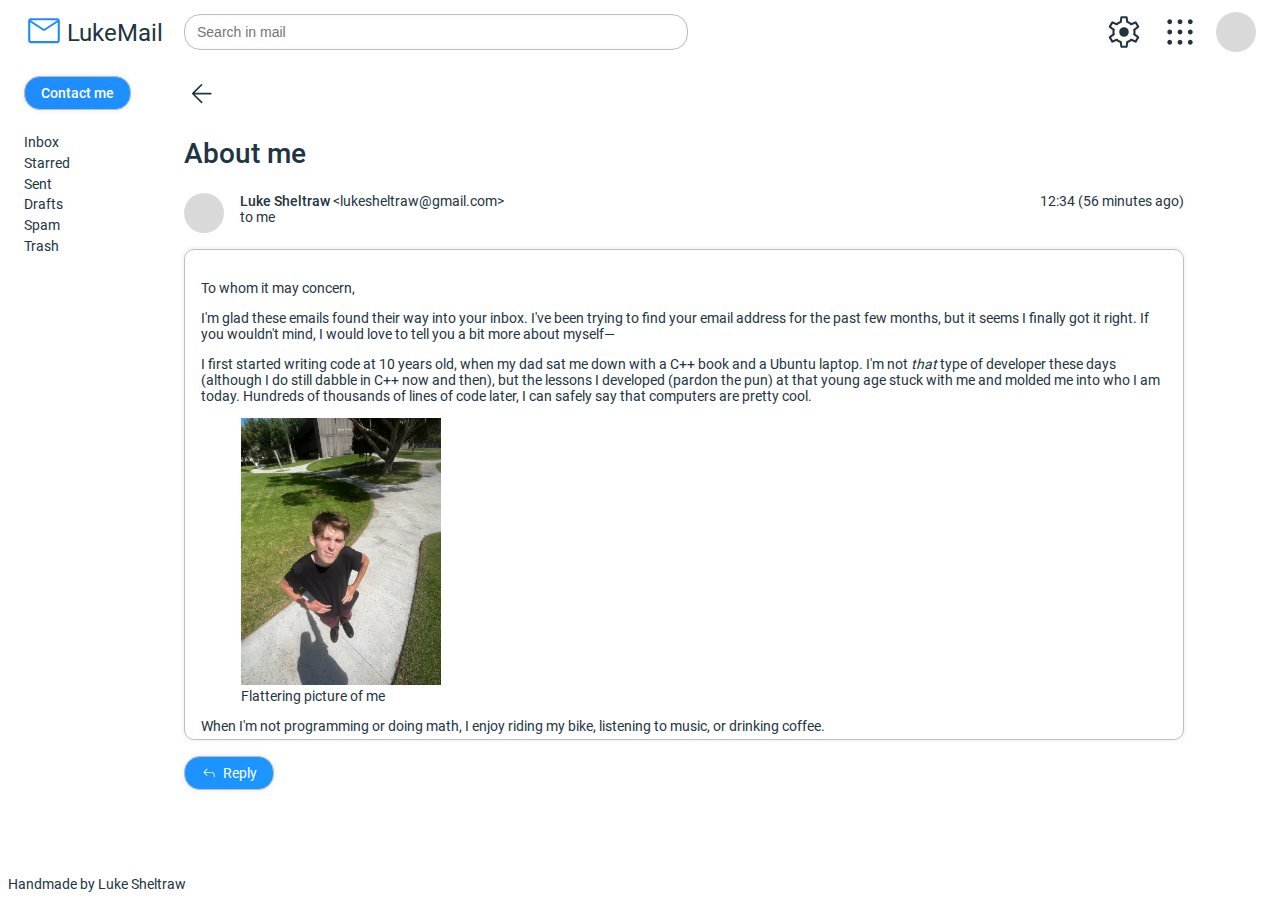
==== about.html @ 9bf6a0f4 "init" ====
<!DOCTYPE html>
<html lang="en">
<head>
  <meta charset="UTF-8">
  <meta name="viewport" content="width=device-width, initial-scale=1.0">
  <meta name="description" content="Luke Sheltraw's portfolio website">
  <meta name="author" content="Luke Sheltraw">
  <meta name="keywords" content="Luke Sheltraw, portfolio, resume">
  <link rel="icon" href="assets/images/favicon.ico">
  <link rel="stylesheet" href="styles/main.css" media="screen" type="text/css">
  <link rel="stylesheet" href="styles/email.css" media="screen" type="text/css">
  <title>About | Luke Sheltraw</title>
</head>
<body>
  <header class="header__wrapper">
    <a href="#menu-open" aria-label="Open menu" title="Open menu" class="header__menuButton"></a>
    <h1 class="header__logo">
      <a href="index.html">
        <img src="/assets/images/logo_icon.svg" alt="Mail logo" width="50" height="50">
        LukeMail
      </a>
    </h1>
    <div class="header__search">
      <input
        type="search"
        placeholder="Search in mail" 
        maxlength="150"
        name="search"
        id="search"
        autocomplete="off"
        aria-autocomplete="inline"
        class="search__input"
      >
      <label for="search" aria-label="Search">
        <img src="/assets/images/search_icon.svg" alt="Search icon" width="50" height="50">
      </label>
    </div>
    <img
      src="/assets/images/settings_icon.svg"
      alt="Fake settings icon"
      width="40"
      height="40"
      draggable="false"
      class="header__icon"
    >
    <img
      src="/assets/images/apps_menu_icon.svg"
      alt="Fake menu icon"
      width="40"
      height="40"
      draggable="false"
      class="header__icon"
    >
    <svg width="40" height="40" xmlns="http://www.w3.org/2000/svg" class="header__icon">
      <circle cx="20" cy="20" r="20" fill="#D9D9D9" />
    </svg>
  </header>
  <div class="main__row">
    <aside class="main__left" id="menu-open">
      <a href="#" aria-label="Close menu" title="Close menu" class="header__menuButton" id="close-menu-button"></a>
      <nav>
        <ul class="nav__list">
          <li><a href="contact.html" class="nav__contactButton gradient-bg">Contact me</a></li>
          <li><a href="index.html">Inbox</a></li>
          <li><a href="#">Starred</a></li>
          <li><a href="#">Sent</a></li>
          <li><a href="#">Drafts</a></li>
          <li><a href="https://www.spam.com/recipes/spam-fries" target="_blank">Spam</a></li>
          <li><a href="https://www.youtube.com/watch?v=dQw4w9WgXcQ" target="_blank">Trash</a></li>
        </ul>
      </nav>
      <svg width="40" height="40" xmlns="http://www.w3.org/2000/svg" class="header__icon">
        <circle cx="20" cy="20" r="20" fill="#D9D9D9" />
      </svg>
      <img
        src="/assets/images/settings_icon.svg"
        alt="Fake settings icon"
        width="40"
        height="40"
        draggable="false"
        class="header__icon"
      >
      <footer class="footer__wrapper">
        <p class="footer__text">Handmade by <wbr>Luke Sheltraw</p>
      </footer>
    </aside>
    <main class="main__right">
      <article aria-labelledby="email-title">
        <div class="email__titleWrapper">
          <a href="index.html" class="main__backLink" aria-label="Back"></a>
          <h2 class="email__title" id="email-title">About me</h2>
        </div>
        <section class="emailMetadata__wrapper">
          <div class="emailMetadata__leftAlign">
            <svg width="40" height="40" xmlns="http://www.w3.org/2000/svg">
              <circle cx="20" cy="20" r="20" fill="#D9D9D9" />
            </svg>
            <div class="emailMetadata__fromInfoWrapper">
              <address><b>Luke Sheltraw</b> <span>&lt;lukesheltraw&commat;gmail.com&gt;</span></address>
              <p>to me
                <time datetime="12:34" class="emailMetadata__timestamp emailMetadata__timestamp__smallScreen">12:34 (56 minutes ago)</time>
              </p>
            </div>
          </div>
          <time datetime="12:34" class="emailMetadata__timestamp emailMetadata__timestamp__largeScreen">12:34 (56 minutes ago)</time>
        </section>
        <section class="email__contents">
          <p>To whom it may concern,</p>
          <p>
            I'm glad these emails found their way into your inbox. I've been trying to find your email address for the past
            few months, but it seems I finally got it right. If you wouldn't mind, I would love to tell you a bit more about myself—
          </p>
          <p>
            I first started writing code at 10 years old, when my dad sat me down with a C++ book and a Ubuntu laptop. I'm not <em>that</em>
            type of developer these days (although I do still dabble in C++ now and then), but the lessons I developed (pardon the pun) at 
            that young age stuck with me and molded me into who I am today. Hundreds of thousands of lines of code later, I can safely say
            that computers are pretty cool.
          </p>
          <figure>
            <picture>
              <source srcset="/assets/images/self_image.avif" type="image/avif">
              <source srcset="/assets/images/self_image.webp" type="image/webp">
              <img
                srcset="/assets/images/self_image.jpg 600w, /assets/images/self_image_large 800w"
                sizes="(max-width: 650px) 600px, 800px"
                src="/assets/images/self_image_large.jpg"
                alt="Picture of me looking up toward camera"
                width="200" 
                height="267"
              >
            </picture>
            <figcaption>
              Flattering picture of me
            </figcaption>
          </figure>
          <p>
            When I'm not programming or doing math, I enjoy riding my bike, listening to music, or drinking coffee.
          </p>
          <p>
            I am currently planning on returning to Walmart Global Tech as a full-time Software Engineer after I graduate this year. If you
            see anything on this site that interests you, or just want to chat, feel free to shoot me an email. I'd love to hear what you
            have to say.
          </p>
          <p>Take care,<br>Luke Sheltraw</p>
        </section>
      </article>
      <a href="contact.html" class="email__replyLink gradient-bg">Reply</a>
    </main>
  </div>
</body>
</html>
---- styles/main.css ----
@import url(tokens.css);

@font-face {
  font-family: Roboto;
  src: url(../assets/fonts/Roboto-Regular.ttf) format('truetype');
  font-weight: normal;
  font-display: auto;
}

@font-face {
  font-family: Roboto;
  src: url(../assets/fonts/Roboto-Medium.ttf) format('truetype');
  font-weight: bold;
  font-display: auto;
}

* {
  box-sizing: border-box;
}

body {
  padding: 0 1rem;
  overflow: hidden;
  color: var(--layout-psuedo-black, black);
  font-family: Roboto, Helvetica, Arial, sans-serif;
  font-size: 0.875rem;
  transition: 150ms padding ease-in-out;
}

/* Main Layout */
.main__row {
  display: flex;
}

.main__left {
  width: 10rem;
  white-space: nowrap;
  transition: 150ms width ease-in-out, 150ms padding-left ease-in-out, 150ms padding-right ease-in-out;
}

.main__right {
  flex: 1;
  max-width: 1000px;
}

.main__backLink {
  display: inline-block;
  width: 2.175rem;
  height: 2.175rem;
  border-radius: 50%;
  box-sizing: border-box;
  position: relative;
}

.main__backLink::before {
  content: "";
  position: absolute;
  top: 50%;
  left: 50%;
  transform: translate(-50%, -50%);
  width: 2.175rem;
  height: 2.175rem;
  background-image: url(../assets/images/arrow_back_icon.svg);
  background-size: 2rem 2rem;
  background-position: center;
  background-repeat: no-repeat;
}

.main__backLink:hover {
  background-color: var(--layout-accent-color, lightgray);
  border: 1px solid var(--layout-border-color, gray);
  filter: brightness(0.95);
  box-shadow: var(--layout-outset-shadow, none);

  animation: animated-gradient 15s linear infinite;
  background-image: linear-gradient(
    90deg,
    var(--layout-accent-color, gray),
    var(--layout-text-underline-color, lightgray),
    var(--layout-accent-color, gray),
    var(--layout-text-underline-color, lightgray)
  );
  background-size: 300% 100%;
}

.main__backLink:hover::before {
  filter: brightness(0) invert(1);
}

/* Header */
.header__wrapper {
  display: flex;
  align-items: center;
  margin-bottom: 20px;
  height: 3rem;
}

.header__menuButton {
  background: none;
  border: none;
  display: none;
  width: 2.5rem;
  height: 2.5rem;
}

.header__menuButton::before {
  content: "";
  width: 2.5rem;
  height: 2.5rem;
  background-image: url(../assets/images/menu_icon.svg);
  background-size: cover;
  background-position: center;
  display: inline-block;
}

.header__menuButton:hover {
  cursor: pointer;
}

.header__search {
  flex: 1;
}

.header__search label {
  display: none;
}

.search__input {
  width: min(100%, max(calc(100% - 25rem), 30rem));
  height: 2.25rem;
  padding: 0 0.75rem;
  font-size: 0.875rem;
  border: 1px solid var(--layout-border-color, gray);
  border-radius: 1rem;
}

.header__logo img {
  height: 2.5rem;
  width: auto;
  margin-right: 0.2rem;
  margin-bottom: -0.1rem;
}

.header__logo {
  margin: 0;
  font-size: 1.5rem;
  font-weight: normal;
  width: 10rem;
}

.header__logo a {
  color: var(--layout-psuedo-black, black);
  text-decoration: none;
  display: inline-flex;
  align-items: flex-end;
}

.header__icon {
  width: 2.5rem;
  height: auto;
  margin-left: 1rem;
}

/* Nav */
.nav__list {
  list-style-type: none;
  padding: 0;
  margin: 0;
}

.nav__list li {
  margin-bottom: 0.3rem;
}

.nav__list li:first-of-type {
  margin-bottom: 1.5rem;
}

.nav__list a {
  text-decoration-color: var(--layout-text-underline-color, gray);
  text-decoration-line: none;
  color: var(--layout-psuedo-black, black);
}

.nav__list a:hover {
  text-decoration-line: underline;
}

.nav__list .nav__contactButton {
  text-decoration: none;
  padding: 0.5rem 1rem;
  background-color: var(--layout-accent-color, white);
  border: 1px solid var(--layout-border-color, gray);
  border-radius: 1rem;
  display: inline-block;
  font-weight: bold;
  color: var(--layout-accent-contrast-text-color, black);
  box-shadow: var(--layout-outset-shadow, none);
  transition: 150ms transform ease-in-out;
}

.nav__list .nav__contactButton:hover {
  filter: brightness(0.95);
  transform: scale(1.05);
  text-decoration: none;
}

.main__left .header__icon {
  display: none;
}

/* Footer */
.footer__wrapper {
  position: absolute;
  bottom: 0;
  left: 0;
  overflow: hidden;
  padding: 0.5rem;
}

.footer__text {
  margin: 0;
  white-space: normal;
}

/* General */
input,
textarea {
  accent-color: var(--layout-accent-color, blue);
  box-shadow: var(--layout-inset-shadow, none);
}

input:focus,
textarea:focus {
  outline-color: var(--layout-accent-color, blue);
}

input[disabled] {
  filter: brightness(0.9);
}

.gradient-bg {
  animation: animated-gradient 15s linear infinite;
  background-image: linear-gradient(
    90deg,
    var(--layout-accent-color, gray),
    var(--layout-text-underline-color, lightgray),
    var(--layout-accent-color, gray),
    var(--layout-text-underline-color, lightgray)
  );
  background-attachment: fixed;
  background-size: 300% 100%;
}

@keyframes animated-gradient {
  0% { background-position: 100% 0%; }
  100% { background-position: 0% 0%; }
}

/* Responsive Layout */
@media screen and (max-width: 620px), (max-height: 500px) {
  body {
    padding: 0;
  }

  .header__icon {
    display: none;
  }

  .main__left .header__icon {
    display: block;
    margin-top: 1rem;
  }

  .main__left {
    width: 0;
  }

  .header__menuButton {
    display: inline-block;
  }

  .header__menuButton#close-menu-button {
    margin-top: 4px;
  }

  .header__logo {
    margin-left: 0.5rem;
  }

  .header__logo:has(+ .header__search .search__input:is(:focus, :not(:placeholder-shown))) {
    display: none
  }

  .header__search {
    margin-left: 0.5rem;
    display: flex;
    align-items: center;
    flex-direction: row-reverse;
  }

  .header__search label {
    display: inline;
    float: right;
  }

  .header__search label:hover {
    cursor: pointer;
  }

  .header__search label img {
    width: 2.5rem;
    height: 2.5rem;
  }

  .search__input {
    width: 0;
    padding: 0;
    border-width: 0;
    transition: 150ms width ease-in-out;
  }

  .search__input:is(:focus, :not(:placeholder-shown)) + label {
    display: none;
  }

  .search__input:is(:focus, :not(:placeholder-shown)) {
    width: 100%;
    border-width: 1px;
    padding: 0 0.75rem;
  }

  #menu-open {
    height: 100dvh;
    position: absolute;
    top: 0;
    left: 0;
    z-index: 1;
    background-color: white;
    width: 0;
    padding: 0.5rem 0;
    border-right: 1px solid var(--layout-border-color, gray);
    box-shadow: var(--layout-outset-shadow, none);
    overflow: hidden;
  }

  #menu-open:target {
    width: 10rem;
    padding: 0.5rem;
  }

  .nav__list {
    margin: calc(1.375rem - 1px) 0 2rem 1rem;
  }

  .footer__wrapper {
    width: 10rem;
  }
}
---- styles/email.css ----
/* Page layout */
.email__contents {
  margin: 1rem 0;
  border: 1px solid var(--layout-border-color, gray);
  box-shadow: var(--layout-outset-shadow, none);
  border-radius: 10px;
  padding: 1rem;
  max-height: calc(100vh - 25.6rem);
  overflow: hidden auto;
}

/* General Email Format */
.email__replyLink {
  text-decoration: none;
  color: var(--layout-accent-contrast-text-color, black);
  display: inline-flex;
  align-items: center;
  background-color: var(--layout-accent-color, lightgray);
  border: 1px solid var(--layout-border-color, gray);
  border-radius: 1rem;
  padding: 0.5rem 1rem;
  box-shadow: var(--layout-outset-shadow, none);
  transition: 150ms transform ease-in-out;
}

.email__replyLink::before {
  content: "";
  display: inline-block;
  width: 1rem;
  height: 1rem;
  margin-right: 0.375rem;
  background-image: url(../assets/images/reply_icon.svg);
  background-size: cover;
}

.email__replyLink:hover {
  filter: brightness(0.95);
  transform: scale(1.05);
}

.email__title {
  font-size: 2em;
}

/* Metadata */
.emailMetadata__wrapper {
  display: flex;
  justify-content: space-between;
}

.emailMetadata__leftAlign {
  display: flex;
}

.emailMetadata__wrapper p {
  margin: 0;
}

.emailMetadata__fromInfoWrapper {
  margin-left: 1rem;
}

.emailMetadata__fromInfoWrapper address {
  font-style: normal;
}

.emailMetadata__timestamp__smallScreen {
  color: var(--layout-secondary-text-color, gray);
  margin-left: 0.375rem;
  display: none;
}

/* Email contents */
@scope (.email__contents) {
  h3 {
    & time,
    & span {
      font-weight: normal;
    }

    &:has(+ .email__degreeName) {
      margin-bottom: 0.5rem;
    }
  }

  li {
    &:not(:last-child) {
      margin-bottom: 0.2rem;
    }

    & > ul {
      margin-top: 0.3rem;
    }
  }
  
  a {
    color: var(--layout-accent-color, blue);
    text-decoration: none;

    &:hover {
      text-decoration: underline;
    }
  }

  .email__degreeName {
    margin-top: 0;
    font-style: italic;
  }

  picture img {
    object-fit: contain;
    object-position: center;
  }
}

/* Responsive Layout */
@media screen and (max-width: 620px), (max-height: 500px) {
  .email__contents {
    max-height: calc(100vh - 21.5rem);
  }

  .email__titleWrapper {
    display: flex;
    align-items: center;
    margin-bottom: 1rem;
  }

  .email__title {
    margin: 0 1.25rem;
  }

  .emailMetadata__timestamp__smallScreen {
    display: inline;
  }

  .emailMetadata__timestamp__largeScreen {
    display: none;
  }
}
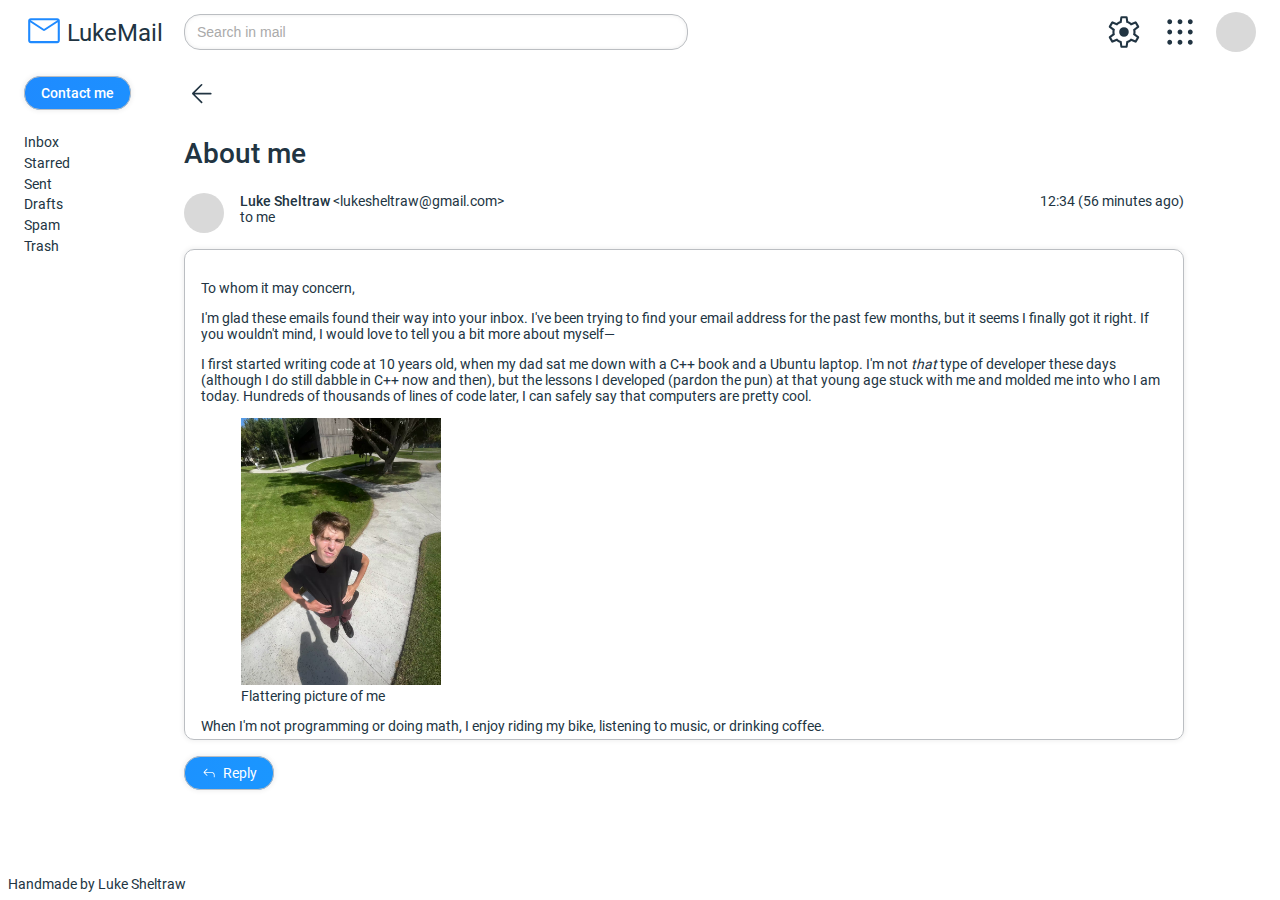
==== commit d7e8d66b: "more styling" ====
--- a/about.html
+++ b/about.html
@@ -29,7 +29,7 @@
         id="search"
         autocomplete="off"
         aria-autocomplete="inline"
-        class="search__input"
+        class="search__input single-line-input"
       >
       <label for="search" aria-label="Search">
         <img src="/assets/images/search_icon.svg" alt="Search icon" width="50" height="50">
--- a/styles/main.css
+++ b/styles/main.css
@@ -21,10 +21,12 @@
 body {
   padding: 0 1rem;
   overflow: hidden;
-  color: var(--layout-psuedo-black, black);
+  color: var(--layout-text-color, black);
   font-family: Roboto, Helvetica, Arial, sans-serif;
   font-size: 0.875rem;
   transition: 150ms padding ease-in-out;
+  background-color: var(--layout-bg-color, white);
+  transition: background-color 150ms ease-in-out;
 }
 
 /* Main Layout */
@@ -60,10 +62,15 @@
   transform: translate(-50%, -50%);
   width: 2.175rem;
   height: 2.175rem;
-  background-image: url(../assets/images/arrow_back_icon.svg);
-  background-size: 2rem 2rem;
-  background-position: center;
-  background-repeat: no-repeat;
+  background-color: var(--layout-text-color);
+  -webkit-mask: url(../assets/images/arrow_back_icon.svg);
+  -webkit-mask-size: 2rem 2rem;
+  -webkit-mask-position: center;
+  -webkit-mask-repeat: no-repeat;
+  mask: url(../assets/images/arrow_back_icon.svg);
+  mask-size: 2rem 2rem;
+  mask-position: center;
+  mask-repeat: no-repeat;
 }
 
 .main__backLink:hover {
@@ -84,7 +91,7 @@
 }
 
 .main__backLink:hover::before {
-  filter: brightness(0) invert(1);
+  background-color: var(--layout-accent-contrast-text-color);
 }
 
 /* Header */
@@ -127,18 +134,17 @@
 
 .search__input {
   width: min(100%, max(calc(100% - 25rem), 30rem));
-  height: 2.25rem;
-  padding: 0 0.75rem;
-  font-size: 0.875rem;
-  border: 1px solid var(--layout-border-color, gray);
-  border-radius: 1rem;
-}
-
-.header__logo img {
+}
+
+.header__logo img, .header__logo svg {
   height: 2.5rem;
   width: auto;
   margin-right: 0.2rem;
   margin-bottom: -0.1rem;
+}
+
+.header__logo svg {
+  fill: var(--layout-accent-color);
 }
 
 .header__logo {
@@ -149,7 +155,7 @@
 }
 
 .header__logo a {
-  color: var(--layout-psuedo-black, black);
+  color: var(--layout-text-color, black);
   text-decoration: none;
   display: inline-flex;
   align-items: flex-end;
@@ -159,6 +165,11 @@
   width: 2.5rem;
   height: auto;
   margin-left: 1rem;
+  fill: var(--layout-text-color, black);
+}
+
+.header__icon.header__icon__pfp {
+  fill: var(--layout-secondary-text-color, gray);
 }
 
 /* Nav */
@@ -179,7 +190,7 @@
 .nav__list a {
   text-decoration-color: var(--layout-text-underline-color, gray);
   text-decoration-line: none;
-  color: var(--layout-psuedo-black, black);
+  color: var(--layout-text-color, black);
 }
 
 .nav__list a:hover {
@@ -225,14 +236,32 @@
 
 /* General */
 input,
-textarea {
+textarea,
+select {
   accent-color: var(--layout-accent-color, blue);
   box-shadow: var(--layout-inset-shadow, none);
+  color: inherit;
+}
+
+.single-line-input {
+  height: 2.25rem;
+  padding: 0 0.75rem;
+  font-size: 0.875rem;
+  border: 1px solid var(--layout-border-color, gray);
+  border-radius: 1rem;
+  background-color: var(--layout-box-bg-color, white);
+  transition: background-color 150ms ease-in-out;
+  color: inherit;
+}
+
+input::placeholder,
+textarea::placeholder {
+  color: var(--layout-secondary-text-color, gray);
 }
 
 input:focus,
 textarea:focus {
-  outline-color: var(--layout-accent-color, blue);
+  outline: 2px solid var(--layout-accent-color, blue);
 }
 
 input[disabled] {
@@ -336,7 +365,7 @@
     top: 0;
     left: 0;
     z-index: 1;
-    background-color: white;
+    background-color: var(--layout-bg-color);
     width: 0;
     padding: 0.5rem 0;
     border-right: 1px solid var(--layout-border-color, gray);
